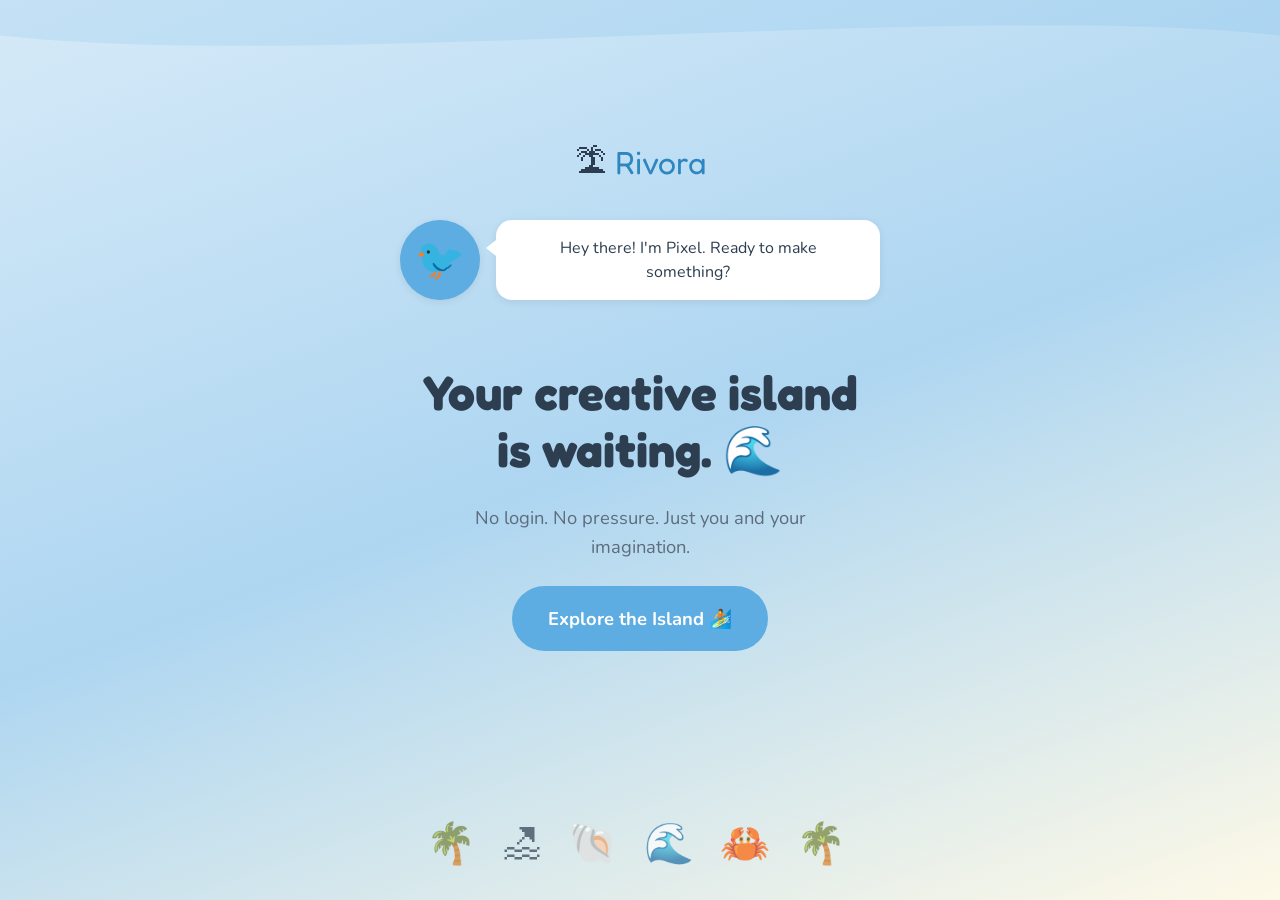
==== index.html @ 73b671ff "Add files via upload" ====
<!DOCTYPE html>
<html lang="en">
<head>
  <meta charset="UTF-8" />
  <meta name="viewport" content="width=device-width, initial-scale=1.0" />

  <title>Rivora — Your Creative Island</title>
  <meta name="description" content="Rivora is a creative island for children. Explore, learn, and make something amazing." />
  <meta name="referrer" content="no-referrer" />

  <!-- Preconnect: start connecting to Google Fonts servers early -->
  <!-- This saves loading time -->
  <link rel="preconnect" href="https://fonts.googleapis.com" />
  <link rel="preconnect" href="https://fonts.gstatic.com" crossorigin />

  <!-- Load the fonts -->
  <link href="https://fonts.googleapis.com/css2?family=Nunito:wght@400;600;700;800&family=Fredoka+One&display=swap" rel="stylesheet" />

  <!-- PWA manifest: makes Rivora installable like an app -->
  <link rel="manifest" href="/manifest.json" />

  <!-- Colors the browser bar on mobile -->
  <meta name="theme-color" content="#5dade2" />

  <!-- Preload critical CSS so it loads faster -->
  <link rel="preload" href="css/base.css" as="style" />
  <link rel="preload" href="css/components.css" as="style" />

  <!-- Stylesheets -->
  <link rel="stylesheet" href="css/base.css" />
  <link rel="stylesheet" href="css/components.css" />
  <link rel="stylesheet" href="css/animations.css" />
  <link rel="stylesheet" href="css/landing.css" />
</head>
<body>

  <main class="landing-page">

    <!-- Wave decoration at top -->
    <div class="landing-waves" aria-hidden="true">
      <svg viewBox="0 0 1440 80" xmlns="http://www.w3.org/2000/svg" preserveAspectRatio="none">
        <path d="M0,40 C360,80 1080,0 1440,40 L1440,0 L0,0 Z" fill="rgba(93,173,226,0.15)" />
      </svg>
    </div>

    <!-- Hero Content -->
    <div class="landing-content container animate-fade-in">

      <!-- Logo -->
      <div class="landing-logo" aria-label="Rivora logo">
        <span class="logo-icon" aria-hidden="true">🏝</span>
        <span class="logo-text">Rivora</span>
      </div>

      <!-- Pixel Mascot + Welcome Speech -->
      <div class="pixel-section landing-pixel">
        <div class="pixel-avatar animate-float"
             role="img"
             aria-label="Pixel, your friendly guide">
          🐦
        </div>
        <div class="pixel-bubble"
             aria-live="polite"
             aria-atomic="true">
          <p id="pixel-bubble-text">Hey there! I'm Pixel. Ready to make something?</p>
        </div>
      </div>

      <!-- Main heading -->
      <h1 class="landing-heading">
        Your creative island<br />is waiting. 🌊
      </h1>

      <!-- Sub-heading -->
      <p class="landing-sub">
        No login. No pressure. Just you and your imagination.
      </p>

      <!-- Main CTA button -->
      <a href="island.html"
         class="btn btn-primary btn-lg animate-pulse-attention"
         aria-label="Explore the island and start creating">
        Explore the Island 🏄
      </a>

    </div>

    <!-- Bottom decorative island illustration -->
    <div class="landing-island-art" aria-hidden="true">
      <div class="island-art-inner">
        🌴 🏖 🐚 🌊 🦀 🌴
      </div>
    </div>

  </main>

  <!-- Scripts -->
  <script src="js/pixel.js"></script>
  <script>
    document.addEventListener('DOMContentLoaded', () => {
      initPixel('landing');
    });
  </script>

</body>
</html>
---- css/base.css ----
/* ============================================================
   base.css — Rivora Design Foundation
   
   This file defines:
   - CSS custom properties (variables) for colors and spacing
   - A clean reset so browsers behave consistently
   - Typography (fonts and text sizes)
   
   Think of this as the "rules" every other file follows.
   ============================================================ */

/* ---------- Google Fonts Import ---------- */
@import url('https://fonts.googleapis.com/css2?family=Nunito:wght@400;600;700;800&family=Fredoka+One&display=swap');

/* ---------- CSS Custom Properties (Variables) ---------- */
/* 
   Variables let us reuse values throughout the project.
   Changing --color-ocean here changes it EVERYWHERE.
*/
:root {
  /* Colors — island palette */
  --color-sky:         #d6eaf8;   /* soft sky blue background */
  --color-ocean:       #5dade2;   /* medium ocean blue */
  --color-ocean-deep:  #2e86c1;   /* deeper blue for hover states */
  --color-sand:        #fef9e7;   /* warm sand white */
  --color-sand-warm:   #fdebd0;   /* slightly warmer sand */
  --color-coral:       #f1948a;   /* coral accent */
  --color-coral-hover: #e74c3c;   /* slightly deeper coral */
  --color-white:       #ffffff;
  --color-text:        #2c3e50;   /* dark navy for readable text */
  --color-text-soft:   #5d6d7e;   /* softer grey for secondary text */
  --color-success:     #82e0aa;   /* soft green for positive feedback */

  /* Spacing — consistent padding and margins */
  --space-xs:  4px;
  --space-sm:  8px;
  --space-md:  16px;
  --space-lg:  24px;
  --space-xl:  40px;
  --space-xxl: 64px;

  /* Border radius — rounded, friendly corners */
  --radius-sm:  8px;
  --radius-md:  16px;
  --radius-lg:  24px;
  --radius-xl:  40px;
  --radius-full: 9999px;

  /* Shadows — soft, not harsh */
  --shadow-sm: 0 2px 8px rgba(0, 0, 0, 0.08);
  --shadow-md: 0 4px 20px rgba(0, 0, 0, 0.10);
  --shadow-lg: 0 8px 32px rgba(0, 0, 0, 0.12);

  /* Typography */
  --font-body:    'Nunito', sans-serif;
  --font-display: 'Fredoka One', cursive;

  /* Transitions */
  --transition-fast:   150ms ease;
  --transition-normal: 250ms ease;
  --transition-slow:   400ms ease;
}

/* ---------- Reset ---------- */
/*
   Browsers apply their own default styles.
   This reset clears those defaults so WE control everything.
*/
*, *::before, *::after {
  box-sizing: border-box; /* padding doesn't add to element width */
  margin: 0;
  padding: 0;
}

html {
  font-size: 16px;        /* 1rem = 16px */
  scroll-behavior: smooth;
}

body {
  font-family: var(--font-body);
  color: var(--color-text);
  background-color: var(--color-sky);
  line-height: 1.6;
  min-height: 100vh;
  -webkit-font-smoothing: antialiased; /* smoother text on Mac */
}

/* ---------- Typography Scale ---------- */
h1, h2, h3, h4 {
  font-family: var(--font-display);
  line-height: 1.2;
  color: var(--color-text);
}

h1 { font-size: clamp(2rem, 5vw, 3rem); }     /* scales with screen */
h2 { font-size: clamp(1.5rem, 4vw, 2rem); }
h3 { font-size: clamp(1.1rem, 3vw, 1.4rem); }

p {
  font-size: clamp(0.95rem, 2vw, 1.1rem);
  color: var(--color-text-soft);
}

/* ---------- Links ---------- */
a {
  color: var(--color-ocean);
  text-decoration: none;
  transition: color var(--transition-fast);
}

a:hover {
  color: var(--color-ocean-deep);
}

/* ---------- Images ---------- */
img {
  max-width: 100%;
  display: block;
}

/* ---------- Focus Styles (Accessibility) ---------- */
/*
   When a user navigates with a keyboard, this shows
   which element is currently focused. Very important
   for accessibility.
*/
:focus-visible {
  outline: 3px solid var(--color-ocean);
  outline-offset: 3px;
  border-radius: var(--radius-sm);
}

/* ---------- Utility Classes ---------- */
.sr-only {
  /* Visible to screen readers, invisible on screen */
  position: absolute;
  width: 1px;
  height: 1px;
  padding: 0;
  margin: -1px;
  overflow: hidden;
  clip: rect(0, 0, 0, 0);
  white-space: nowrap;
  border: 0;
}

.text-center { text-align: center; }
.text-soft   { color: var(--color-text-soft); }

.container {
  /* Centers content and limits maximum width */
  width: 100%;
  max-width: 900px;
  margin: 0 auto;
  padding: 0 var(--space-md);
}
---- css/components.css ----
/* ============================================================
   components.css — Reusable UI Components
   
   Contains styles for:
   - Buttons (primary, secondary, ghost)
   - Cards
   - Pixel speech bubble
   - Navigation bar
   - Page header
   - Loading state
   ============================================================ */

/* ============================================================
   BUTTONS
   ============================================================ */

/*
   Base button styles shared by ALL button types.
   We add modifier classes (.btn-primary, etc.) on top.
*/
.btn {
  display: inline-flex;
  align-items: center;
  justify-content: center;
  gap: var(--space-sm);
  font-family: var(--font-body);
  font-size: 1rem;
  font-weight: 700;
  padding: 14px 28px;
  border: none;
  border-radius: var(--radius-full);
  cursor: pointer;
  text-decoration: none;
  transition:
    background-color var(--transition-normal),
    transform var(--transition-fast),
    box-shadow var(--transition-normal);
  white-space: nowrap;
  min-height: 48px; /* accessibility: minimum tap target */
}

.btn:hover {
  transform: translateY(-2px);
  box-shadow: var(--shadow-md);
}

.btn:active {
  transform: translateY(0);
}

/* Primary button — main action */
.btn-primary {
  background-color: var(--color-ocean);
  color: var(--color-white);
}

.btn-primary:hover {
  background-color: var(--color-ocean-deep);
  color: var(--color-white);
}

/* Secondary button — alternative action */
.btn-secondary {
  background-color: var(--color-sand-warm);
  color: var(--color-text);
  border: 2px solid var(--color-sand-warm);
}

.btn-secondary:hover {
  background-color: var(--color-sand);
  color: var(--color-text);
}

/* Ghost button — subtle, often used for Skip */
.btn-ghost {
  background-color: transparent;
  color: var(--color-text-soft);
  padding: 10px 20px;
}

.btn-ghost:hover {
  background-color: rgba(0, 0, 0, 0.05);
  color: var(--color-text);
  box-shadow: none;
}

/* Coral button — celebration/completion actions */
.btn-coral {
  background-color: var(--color-coral);
  color: var(--color-white);
}

.btn-coral:hover {
  background-color: var(--color-coral-hover);
  color: var(--color-white);
}

/* Large variant */
.btn-lg {
  font-size: 1.15rem;
  padding: 18px 36px;
  min-height: 56px;
}

/* Icon-only button */
.btn-icon {
  width: 44px;
  height: 44px;
  padding: 0;
  border-radius: var(--radius-full);
  background-color: rgba(255, 255, 255, 0.8);
  color: var(--color-text);
  font-size: 1.1rem;
}

.btn-icon:hover {
  background-color: var(--color-white);
}

/* ============================================================
   CARDS
   ============================================================ */

.card {
  background-color: var(--color-white);
  border-radius: var(--radius-lg);
  padding: var(--space-lg);
  box-shadow: var(--shadow-sm);
  transition: transform var(--transition-normal), box-shadow var(--transition-normal);
}

.card:hover {
  transform: translateY(-4px);
  box-shadow: var(--shadow-md);
}

.card-title {
  font-family: var(--font-display);
  font-size: 1.2rem;
  color: var(--color-text);
  margin-bottom: var(--space-xs);
}

.card-meta {
  font-size: 0.85rem;
  color: var(--color-text-soft);
}

/* ============================================================
   PIXEL SPEECH BUBBLE
   ============================================================ */

/*
   The Pixel container holds the mascot image + speech bubble.
   It appears on most pages to give friendly guidance.
*/
.pixel-section {
  display: flex;
  align-items: flex-start;
  gap: var(--space-md);
  margin-bottom: var(--space-xl);
}

/* Pixel SVG/image avatar */
.pixel-avatar {
  width: 80px;
  height: 80px;
  flex-shrink: 0;  /* don't let it shrink on small screens */
  border-radius: var(--radius-full);
  background-color: var(--color-ocean);
  display: flex;
  align-items: center;
  justify-content: center;
  font-size: 2.5rem;
  box-shadow: var(--shadow-sm);
}

/* The speech bubble that appears next to Pixel */
.pixel-bubble {
  background-color: var(--color-white);
  border-radius: var(--radius-md);
  padding: var(--space-md) var(--space-lg);
  box-shadow: var(--shadow-sm);
  position: relative;
  flex: 1;
}

/* The small triangle pointing toward Pixel */
.pixel-bubble::before {
  content: '';
  position: absolute;
  left: -10px;
  top: 20px;
  border-width: 8px 10px 8px 0;
  border-style: solid;
  border-color: transparent var(--color-white) transparent transparent;
}

.pixel-bubble p {
  font-size: 1rem;
  color: var(--color-text);
  line-height: 1.5;
}

/* ============================================================
   PAGE HEADER (Back navigation)
   ============================================================ */

.page-header {
  display: flex;
  align-items: center;
  gap: var(--space-md);
  padding: var(--space-md) 0;
  margin-bottom: var(--space-lg);
}

.page-header h1 {
  font-size: 1.5rem;
}

/* ============================================================
   NAVIGATION BAR
   ============================================================ */

.nav-bar {
  background-color: rgba(255, 255, 255, 0.85);
  backdrop-filter: blur(8px);         /* frosted glass effect */
  padding: var(--space-sm) var(--space-md);
  display: flex;
  align-items: center;
  justify-content: space-between;
  position: sticky;
  top: 0;
  z-index: 100;
  box-shadow: var(--shadow-sm);
}

.nav-logo {
  font-family: var(--font-display);
  font-size: 1.4rem;
  color: var(--color-ocean);
  text-decoration: none;
}

/* ============================================================
   SECTION WRAPPER (consistent page padding)
   ============================================================ */

.page-section {
  padding: var(--space-xl) var(--space-md);
  min-height: 100vh;
}

/* ============================================================
   PILL BADGE (e.g. lesson category label)
   ============================================================ */

.badge {
  display: inline-block;
  padding: 4px 12px;
  border-radius: var(--radius-full);
  font-size: 0.8rem;
  font-weight: 700;
  background-color: var(--color-sky);
  color: var(--color-ocean-deep);
}

/* ============================================================
   EMPTY STATE (shown when no creations yet)
   ============================================================ */

.empty-state {
  text-align: center;
  padding: var(--space-xxl) var(--space-md);
  color: var(--color-text-soft);
}

.empty-state .empty-icon {
  font-size: 4rem;
  margin-bottom: var(--space-md);
}

/* ============================================================
   TOAST NOTIFICATION (brief feedback message)
   ============================================================ */

.toast {
  position: fixed;
  bottom: var(--space-lg);
  left: 50%;
  transform: translateX(-50%) translateY(80px);
  background-color: var(--color-text);
  color: var(--color-white);
  padding: var(--space-sm) var(--space-lg);
  border-radius: var(--radius-full);
  font-size: 0.95rem;
  font-weight: 600;
  z-index: 9999;
  opacity: 0;
  transition: transform var(--transition-normal), opacity var(--transition-normal);
  pointer-events: none;
}

.toast.show {
  transform: translateX(-50%) translateY(0);
  opacity: 1;
}
---- css/base.css ----
/* ============================================================
   base.css — Rivora Design Foundation
   
   This file defines:
   - CSS custom properties (variables) for colors and spacing
   - A clean reset so browsers behave consistently
   - Typography (fonts and text sizes)
   
   Think of this as the "rules" every other file follows.
   ============================================================ */

/* ---------- Google Fonts Import ---------- */
@import url('https://fonts.googleapis.com/css2?family=Nunito:wght@400;600;700;800&family=Fredoka+One&display=swap');

/* ---------- CSS Custom Properties (Variables) ---------- */
/* 
   Variables let us reuse values throughout the project.
   Changing --color-ocean here changes it EVERYWHERE.
*/
:root {
  /* Colors — island palette */
  --color-sky:         #d6eaf8;   /* soft sky blue background */
  --color-ocean:       #5dade2;   /* medium ocean blue */
  --color-ocean-deep:  #2e86c1;   /* deeper blue for hover states */
  --color-sand:        #fef9e7;   /* warm sand white */
  --color-sand-warm:   #fdebd0;   /* slightly warmer sand */
  --color-coral:       #f1948a;   /* coral accent */
  --color-coral-hover: #e74c3c;   /* slightly deeper coral */
  --color-white:       #ffffff;
  --color-text:        #2c3e50;   /* dark navy for readable text */
  --color-text-soft:   #5d6d7e;   /* softer grey for secondary text */
  --color-success:     #82e0aa;   /* soft green for positive feedback */

  /* Spacing — consistent padding and margins */
  --space-xs:  4px;
  --space-sm:  8px;
  --space-md:  16px;
  --space-lg:  24px;
  --space-xl:  40px;
  --space-xxl: 64px;

  /* Border radius — rounded, friendly corners */
  --radius-sm:  8px;
  --radius-md:  16px;
  --radius-lg:  24px;
  --radius-xl:  40px;
  --radius-full: 9999px;

  /* Shadows — soft, not harsh */
  --shadow-sm: 0 2px 8px rgba(0, 0, 0, 0.08);
  --shadow-md: 0 4px 20px rgba(0, 0, 0, 0.10);
  --shadow-lg: 0 8px 32px rgba(0, 0, 0, 0.12);

  /* Typography */
  --font-body:    'Nunito', sans-serif;
  --font-display: 'Fredoka One', cursive;

  /* Transitions */
  --transition-fast:   150ms ease;
  --transition-normal: 250ms ease;
  --transition-slow:   400ms ease;
}

/* ---------- Reset ---------- */
/*
   Browsers apply their own default styles.
   This reset clears those defaults so WE control everything.
*/
*, *::before, *::after {
  box-sizing: border-box; /* padding doesn't add to element width */
  margin: 0;
  padding: 0;
}

html {
  font-size: 16px;        /* 1rem = 16px */
  scroll-behavior: smooth;
}

body {
  font-family: var(--font-body);
  color: var(--color-text);
  background-color: var(--color-sky);
  line-height: 1.6;
  min-height: 100vh;
  -webkit-font-smoothing: antialiased; /* smoother text on Mac */
}

/* ---------- Typography Scale ---------- */
h1, h2, h3, h4 {
  font-family: var(--font-display);
  line-height: 1.2;
  color: var(--color-text);
}

h1 { font-size: clamp(2rem, 5vw, 3rem); }     /* scales with screen */
h2 { font-size: clamp(1.5rem, 4vw, 2rem); }
h3 { font-size: clamp(1.1rem, 3vw, 1.4rem); }

p {
  font-size: clamp(0.95rem, 2vw, 1.1rem);
  color: var(--color-text-soft);
}

/* ---------- Links ---------- */
a {
  color: var(--color-ocean);
  text-decoration: none;
  transition: color var(--transition-fast);
}

a:hover {
  color: var(--color-ocean-deep);
}

/* ---------- Images ---------- */
img {
  max-width: 100%;
  display: block;
}

/* ---------- Focus Styles (Accessibility) ---------- */
/*
   When a user navigates with a keyboard, this shows
   which element is currently focused. Very important
   for accessibility.
*/
:focus-visible {
  outline: 3px solid var(--color-ocean);
  outline-offset: 3px;
  border-radius: var(--radius-sm);
}

/* ---------- Utility Classes ---------- */
.sr-only {
  /* Visible to screen readers, invisible on screen */
  position: absolute;
  width: 1px;
  height: 1px;
  padding: 0;
  margin: -1px;
  overflow: hidden;
  clip: rect(0, 0, 0, 0);
  white-space: nowrap;
  border: 0;
}

.text-center { text-align: center; }
.text-soft   { color: var(--color-text-soft); }

.container {
  /* Centers content and limits maximum width */
  width: 100%;
  max-width: 900px;
  margin: 0 auto;
  padding: 0 var(--space-md);
}
---- css/components.css ----
/* ============================================================
   components.css — Reusable UI Components
   
   Contains styles for:
   - Buttons (primary, secondary, ghost)
   - Cards
   - Pixel speech bubble
   - Navigation bar
   - Page header
   - Loading state
   ============================================================ */

/* ============================================================
   BUTTONS
   ============================================================ */

/*
   Base button styles shared by ALL button types.
   We add modifier classes (.btn-primary, etc.) on top.
*/
.btn {
  display: inline-flex;
  align-items: center;
  justify-content: center;
  gap: var(--space-sm);
  font-family: var(--font-body);
  font-size: 1rem;
  font-weight: 700;
  padding: 14px 28px;
  border: none;
  border-radius: var(--radius-full);
  cursor: pointer;
  text-decoration: none;
  transition:
    background-color var(--transition-normal),
    transform var(--transition-fast),
    box-shadow var(--transition-normal);
  white-space: nowrap;
  min-height: 48px; /* accessibility: minimum tap target */
}

.btn:hover {
  transform: translateY(-2px);
  box-shadow: var(--shadow-md);
}

.btn:active {
  transform: translateY(0);
}

/* Primary button — main action */
.btn-primary {
  background-color: var(--color-ocean);
  color: var(--color-white);
}

.btn-primary:hover {
  background-color: var(--color-ocean-deep);
  color: var(--color-white);
}

/* Secondary button — alternative action */
.btn-secondary {
  background-color: var(--color-sand-warm);
  color: var(--color-text);
  border: 2px solid var(--color-sand-warm);
}

.btn-secondary:hover {
  background-color: var(--color-sand);
  color: var(--color-text);
}

/* Ghost button — subtle, often used for Skip */
.btn-ghost {
  background-color: transparent;
  color: var(--color-text-soft);
  padding: 10px 20px;
}

.btn-ghost:hover {
  background-color: rgba(0, 0, 0, 0.05);
  color: var(--color-text);
  box-shadow: none;
}

/* Coral button — celebration/completion actions */
.btn-coral {
  background-color: var(--color-coral);
  color: var(--color-white);
}

.btn-coral:hover {
  background-color: var(--color-coral-hover);
  color: var(--color-white);
}

/* Large variant */
.btn-lg {
  font-size: 1.15rem;
  padding: 18px 36px;
  min-height: 56px;
}

/* Icon-only button */
.btn-icon {
  width: 44px;
  height: 44px;
  padding: 0;
  border-radius: var(--radius-full);
  background-color: rgba(255, 255, 255, 0.8);
  color: var(--color-text);
  font-size: 1.1rem;
}

.btn-icon:hover {
  background-color: var(--color-white);
}

/* ============================================================
   CARDS
   ============================================================ */

.card {
  background-color: var(--color-white);
  border-radius: var(--radius-lg);
  padding: var(--space-lg);
  box-shadow: var(--shadow-sm);
  transition: transform var(--transition-normal), box-shadow var(--transition-normal);
}

.card:hover {
  transform: translateY(-4px);
  box-shadow: var(--shadow-md);
}

.card-title {
  font-family: var(--font-display);
  font-size: 1.2rem;
  color: var(--color-text);
  margin-bottom: var(--space-xs);
}

.card-meta {
  font-size: 0.85rem;
  color: var(--color-text-soft);
}

/* ============================================================
   PIXEL SPEECH BUBBLE
   ============================================================ */

/*
   The Pixel container holds the mascot image + speech bubble.
   It appears on most pages to give friendly guidance.
*/
.pixel-section {
  display: flex;
  align-items: flex-start;
  gap: var(--space-md);
  margin-bottom: var(--space-xl);
}

/* Pixel SVG/image avatar */
.pixel-avatar {
  width: 80px;
  height: 80px;
  flex-shrink: 0;  /* don't let it shrink on small screens */
  border-radius: var(--radius-full);
  background-color: var(--color-ocean);
  display: flex;
  align-items: center;
  justify-content: center;
  font-size: 2.5rem;
  box-shadow: var(--shadow-sm);
}

/* The speech bubble that appears next to Pixel */
.pixel-bubble {
  background-color: var(--color-white);
  border-radius: var(--radius-md);
  padding: var(--space-md) var(--space-lg);
  box-shadow: var(--shadow-sm);
  position: relative;
  flex: 1;
}

/* The small triangle pointing toward Pixel */
.pixel-bubble::before {
  content: '';
  position: absolute;
  left: -10px;
  top: 20px;
  border-width: 8px 10px 8px 0;
  border-style: solid;
  border-color: transparent var(--color-white) transparent transparent;
}

.pixel-bubble p {
  font-size: 1rem;
  color: var(--color-text);
  line-height: 1.5;
}

/* ============================================================
   PAGE HEADER (Back navigation)
   ============================================================ */

.page-header {
  display: flex;
  align-items: center;
  gap: var(--space-md);
  padding: var(--space-md) 0;
  margin-bottom: var(--space-lg);
}

.page-header h1 {
  font-size: 1.5rem;
}

/* ============================================================
   NAVIGATION BAR
   ============================================================ */

.nav-bar {
  background-color: rgba(255, 255, 255, 0.85);
  backdrop-filter: blur(8px);         /* frosted glass effect */
  padding: var(--space-sm) var(--space-md);
  display: flex;
  align-items: center;
  justify-content: space-between;
  position: sticky;
  top: 0;
  z-index: 100;
  box-shadow: var(--shadow-sm);
}

.nav-logo {
  font-family: var(--font-display);
  font-size: 1.4rem;
  color: var(--color-ocean);
  text-decoration: none;
}

/* ============================================================
   SECTION WRAPPER (consistent page padding)
   ============================================================ */

.page-section {
  padding: var(--space-xl) var(--space-md);
  min-height: 100vh;
}

/* ============================================================
   PILL BADGE (e.g. lesson category label)
   ============================================================ */

.badge {
  display: inline-block;
  padding: 4px 12px;
  border-radius: var(--radius-full);
  font-size: 0.8rem;
  font-weight: 700;
  background-color: var(--color-sky);
  color: var(--color-ocean-deep);
}

/* ============================================================
   EMPTY STATE (shown when no creations yet)
   ============================================================ */

.empty-state {
  text-align: center;
  padding: var(--space-xxl) var(--space-md);
  color: var(--color-text-soft);
}

.empty-state .empty-icon {
  font-size: 4rem;
  margin-bottom: var(--space-md);
}

/* ============================================================
   TOAST NOTIFICATION (brief feedback message)
   ============================================================ */

.toast {
  position: fixed;
  bottom: var(--space-lg);
  left: 50%;
  transform: translateX(-50%) translateY(80px);
  background-color: var(--color-text);
  color: var(--color-white);
  padding: var(--space-sm) var(--space-lg);
  border-radius: var(--radius-full);
  font-size: 0.95rem;
  font-weight: 600;
  z-index: 9999;
  opacity: 0;
  transition: transform var(--transition-normal), opacity var(--transition-normal);
  pointer-events: none;
}

.toast.show {
  transform: translateX(-50%) translateY(0);
  opacity: 1;
}
---- css/landing.css ----
/* ============================================================
   landing.css — Landing Page Specific Styles
   
   The landing page should feel:
   - Open and airy
   - Welcoming
   - Simple — one message, one button
   ============================================================ */

/* ---------- Full-height layout ---------- */
.landing-page {
  min-height: 100vh;
  background: linear-gradient(160deg, #d6eaf8 0%, #aed6f1 50%, #fef9e7 100%);
  display: flex;
  flex-direction: column;
  position: relative;
  overflow: hidden;
}

/* ---------- Waves decoration ---------- */
.landing-waves {
  position: absolute;
  top: 0;
  left: 0;
  width: 100%;
  pointer-events: none;
}

.landing-waves svg {
  width: 100%;
  height: auto;
}

/* ---------- Main content area ---------- */
.landing-content {
  flex: 1;
  display: flex;
  flex-direction: column;
  align-items: center;
  justify-content: center;
  text-align: center;
  padding: var(--space-xxl) var(--space-md);
  gap: var(--space-lg);
}

/* ---------- Logo ---------- */
.landing-logo {
  display: flex;
  align-items: center;
  gap: var(--space-sm);
  margin-bottom: var(--space-sm);
}

.logo-icon {
  font-size: 2rem;
}

.logo-text {
  font-family: var(--font-display);
  font-size: 2rem;
  color: var(--color-ocean-deep);
}

/* ---------- Pixel section on landing ---------- */
.landing-pixel {
  max-width: 480px;
  width: 100%;
}

/* ---------- Heading ---------- */
.landing-heading {
  font-size: clamp(2rem, 5vw, 3rem);
  color: var(--color-text);
  line-height: 1.2;
  max-width: 600px;
}

/* ---------- Sub-heading ---------- */
.landing-sub {
  font-size: clamp(1rem, 2.5vw, 1.15rem);
  color: var(--color-text-soft);
  max-width: 420px;
}

/* ---------- Island art at bottom ---------- */
.landing-island-art {
  padding: var(--space-lg);
  text-align: center;
}

.island-art-inner {
  font-size: clamp(1.5rem, 4vw, 2.5rem);
  letter-spacing: 8px;
  opacity: 0.7;
}
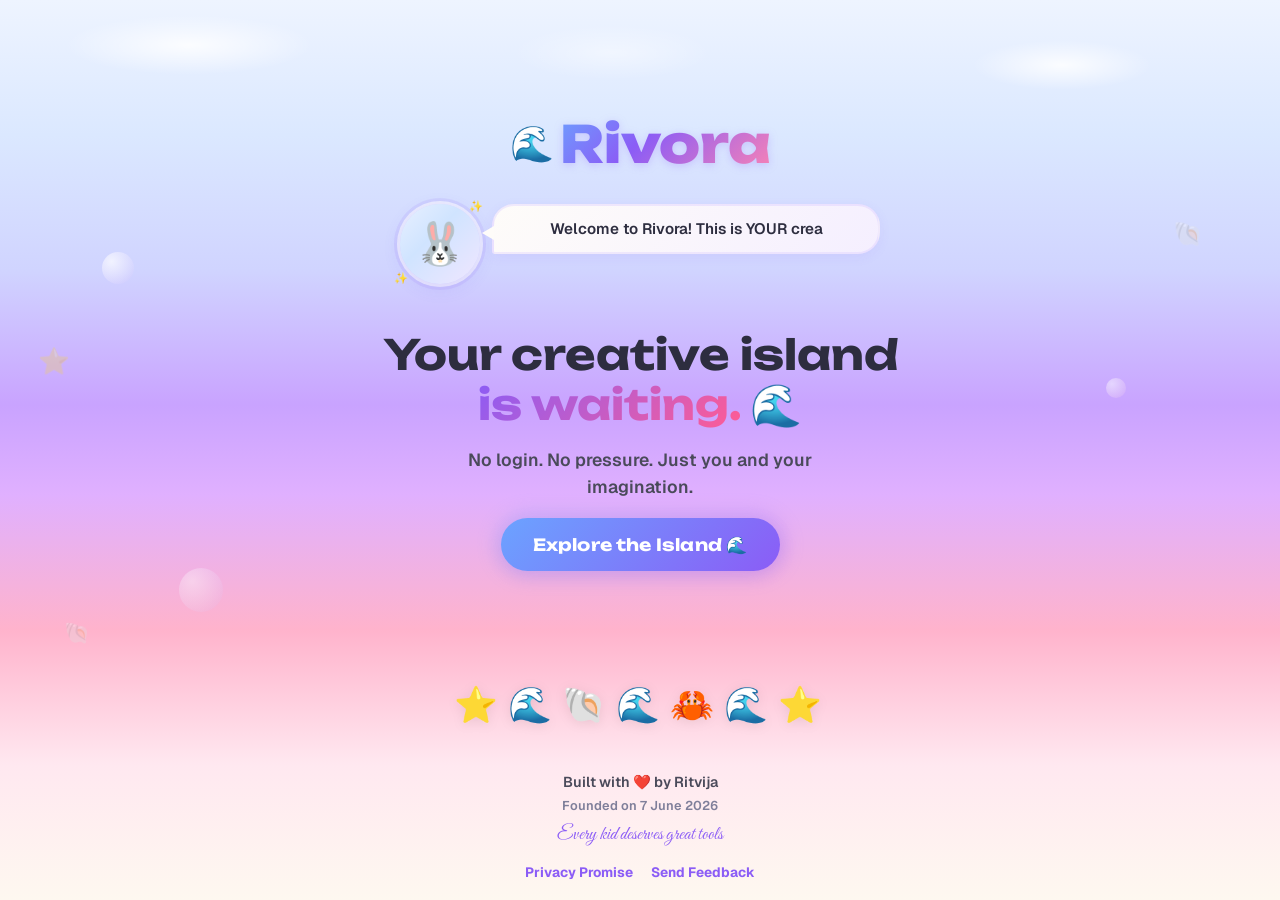
==== commit f7e945b9: "Add files via upload" ====
--- a/index.html
+++ b/index.html
@@ -3,104 +3,68 @@
 <head>
   <meta charset="UTF-8" />
   <meta name="viewport" content="width=device-width, initial-scale=1.0" />
-
   <title>Rivora — Your Creative Island</title>
-  <meta name="description" content="Rivora is a creative island for children. Explore, learn, and make something amazing." />
+  <meta name="description" content="Rivora is a creative island for children." />
   <meta name="referrer" content="no-referrer" />
-
-  <!-- Preconnect: start connecting to Google Fonts servers early -->
-  <!-- This saves loading time -->
   <link rel="preconnect" href="https://fonts.googleapis.com" />
   <link rel="preconnect" href="https://fonts.gstatic.com" crossorigin />
-
-  <!-- Load the fonts -->
-  <link href="https://fonts.googleapis.com/css2?family=Nunito:wght@400;600;700;800&family=Fredoka+One&display=swap" rel="stylesheet" />
-
-  <!-- PWA manifest: makes Rivora installable like an app -->
-  <link rel="manifest" href="/manifest.json" />
-
-  <!-- Colors the browser bar on mobile -->
-  <meta name="theme-color" content="#5dade2" />
-
-  <!-- Preload critical CSS so it loads faster -->
-  <link rel="preload" href="css/base.css" as="style" />
-  <link rel="preload" href="css/components.css" as="style" />
-
-  <!-- Stylesheets -->
-  <link rel="stylesheet" href="css/base.css" />
-  <link rel="stylesheet" href="css/components.css" />
-  <link rel="stylesheet" href="css/animations.css" />
-  <link rel="stylesheet" href="css/landing.css" />
+  <link href="https://fonts.googleapis.com/css2?family=Unbounded:wght@400;500;600;700;800&family=Great+Vibes&family=Geist:wght@400;500;600;700&display=swap" rel="stylesheet" />
+  <link rel="manifest" href="./manifest.json" />
+  <meta name="theme-color" content="#8b5cf6" />
+  <link rel="preload" href="./css/base.css" as="style" />
+  <link rel="preload" href="./css/components.css" as="style" />
+  <link rel="stylesheet" href="./css/base.css" />
+  <link rel="stylesheet" href="./css/components.css" />
+  <link rel="stylesheet" href="./css/animations.css" />
+  <link rel="stylesheet" href="./css/landing.css" />
 </head>
 <body>
+  <main class="landing-page">
+    <div class="landing-clouds" aria-hidden="true">
+      <div class="cloud cloud-1"></div>
+      <div class="cloud cloud-2"></div>
+      <div class="cloud cloud-3"></div>
+    </div>
+    <div class="landing-deco landing-deco-bubble-1" aria-hidden="true"></div>
+    <div class="landing-deco landing-deco-bubble-2" aria-hidden="true"></div>
+    <div class="landing-deco landing-deco-bubble-3" aria-hidden="true"></div>
+    <span class="landing-deco landing-deco-shell-1" aria-hidden="true">🐚</span>
+    <span class="landing-deco landing-deco-shell-2" aria-hidden="true">🐚</span>
+    <span class="landing-deco landing-deco-star" aria-hidden="true">⭐</span>
 
-  <main class="landing-page">
-
-    <!-- Wave decoration at top -->
-    <div class="landing-waves" aria-hidden="true">
-      <svg viewBox="0 0 1440 80" xmlns="http://www.w3.org/2000/svg" preserveAspectRatio="none">
-        <path d="M0,40 C360,80 1080,0 1440,40 L1440,0 L0,0 Z" fill="rgba(93,173,226,0.15)" />
-      </svg>
-    </div>
-
-    <!-- Hero Content -->
     <div class="landing-content container animate-fade-in">
-
-      <!-- Logo -->
       <div class="landing-logo" aria-label="Rivora logo">
-        <span class="logo-icon" aria-hidden="true">🏝</span>
+        <span class="logo-icon" aria-hidden="true">🌊</span>
         <span class="logo-text">Rivora</span>
       </div>
-
-      <!-- Pixel Mascot + Welcome Speech -->
       <div class="pixel-section landing-pixel">
-        <div class="pixel-avatar animate-float"
-             role="img"
-             aria-label="Pixel, your friendly guide">
-          🐦
-        </div>
-        <div class="pixel-bubble"
-             aria-live="polite"
-             aria-atomic="true">
-          <p id="pixel-bubble-text">Hey there! I'm Pixel. Ready to make something?</p>
+        <div class="pixel-avatar animate-float" role="img" aria-label="Pixel the rabbit">🐰</div>
+        <div class="pixel-bubble" aria-live="polite" aria-atomic="true">
+          <p id="pixel-bubble-text">Hey there! I'm Pixel. Ready to make something amazing?</p>
         </div>
       </div>
-
-      <!-- Main heading -->
-      <h1 class="landing-heading">
-        Your creative island<br />is waiting. 🌊
-      </h1>
-
-      <!-- Sub-heading -->
-      <p class="landing-sub">
-        No login. No pressure. Just you and your imagination.
-      </p>
-
-      <!-- Main CTA button -->
-      <a href="island.html"
-         class="btn btn-primary btn-lg animate-pulse-attention"
-         aria-label="Explore the island and start creating">
-        Explore the Island 🏄
-      </a>
-
-    </div>
-
-    <!-- Bottom decorative island illustration -->
-    <div class="landing-island-art" aria-hidden="true">
-      <div class="island-art-inner">
-        🌴 🏖 🐚 🌊 🦀 🌴
+      <h1 class="landing-heading">Your creative island<br /><span class="heading-highlight">is waiting.</span> 🌊</h1>
+      <p class="landing-sub">No login. No pressure. Just you and your imagination.</p>
+      <div class="landing-cta">
+        <a href="./island.html" class="btn btn-primary btn-lg animate-pulse-attention" aria-label="Explore the island">Explore the Island 🌊</a>
       </div>
     </div>
-
+    <div class="landing-island-art" aria-hidden="true">
+      <div class="island-scene">
+        <span class="star">⭐</span><span class="wave">🌊</span><span class="shell">🐚</span><span class="wave">🌊</span><span class="shell">🦀</span><span class="wave">🌊</span><span class="star">⭐</span>
+      </div>
+    </div>
+    <footer class="rivora-footer">
+      <p class="footer-love">Built with ❤️ by Ritvija</p>
+      <p class="footer-founded">Founded on 7 June 2026</p>
+      <p class="footer-tagline">Every kid deserves great tools</p>
+      <div class="footer-links">
+        <a href="./privacy.html">Privacy Promise</a>
+        <a href="./feedback.html">Send Feedback</a>
+      </div>
+    </footer>
   </main>
-
-  <!-- Scripts -->
-  <script src="js/pixel.js"></script>
-  <script>
-    document.addEventListener('DOMContentLoaded', () => {
-      initPixel('landing');
-    });
-  </script>
-
+  <script src="./js/pixel.js"></script>
+  <script>document.addEventListener('DOMContentLoaded', () => { initPixel('landing'); });</script>
 </body>
 </html>
--- a/css/base.css
+++ b/css/base.css
@@ -1,157 +1,167 @@
 /* ============================================================
-   base.css — Rivora Design Foundation
-   
-   This file defines:
-   - CSS custom properties (variables) for colors and spacing
-   - A clean reset so browsers behave consistently
-   - Typography (fonts and text sizes)
-   
-   Think of this as the "rules" every other file follows.
+   base.css — Rivora V3 Final
+   Compact spacing, blue/pink/purple palette
    ============================================================ */
 
-/* ---------- Google Fonts Import ---------- */
-@import url('https://fonts.googleapis.com/css2?family=Nunito:wght@400;600;700;800&family=Fredoka+One&display=swap');
+:root {
+  /* Blues */
+  --color-sky-light:    #eef4ff;
+  --color-sky:          #dbe8ff;
+  --color-sky-mid:      #b8d4ff;
+  --color-blue:         #6ba3ff;
+  --color-blue-deep:    #4a7fff;
+  --color-blue-darker:  #3366e0;
 
-/* ---------- CSS Custom Properties (Variables) ---------- */
-/* 
-   Variables let us reuse values throughout the project.
-   Changing --color-ocean here changes it EVERYWHERE.
-*/
-:root {
-  /* Colors — island palette */
-  --color-sky:         #d6eaf8;   /* soft sky blue background */
-  --color-ocean:       #5dade2;   /* medium ocean blue */
-  --color-ocean-deep:  #2e86c1;   /* deeper blue for hover states */
-  --color-sand:        #fef9e7;   /* warm sand white */
-  --color-sand-warm:   #fdebd0;   /* slightly warmer sand */
-  --color-coral:       #f1948a;   /* coral accent */
-  --color-coral-hover: #e74c3c;   /* slightly deeper coral */
-  --color-white:       #ffffff;
-  --color-text:        #2c3e50;   /* dark navy for readable text */
-  --color-text-soft:   #5d6d7e;   /* softer grey for secondary text */
-  --color-success:     #82e0aa;   /* soft green for positive feedback */
+  /* Pinks */
+  --color-pink-light:   #ffe8f0;
+  --color-pink:         #ffb3cc;
+  --color-pink-mid:     #ff85b1;
+  --color-pink-deep:    #ff5c94;
+  --color-pink-darker:  #e04880;
 
-  /* Spacing — consistent padding and margins */
-  --space-xs:  4px;
-  --space-sm:  8px;
-  --space-md:  16px;
-  --space-lg:  24px;
-  --space-xl:  40px;
-  --space-xxl: 64px;
+  /* Purples */
+  --color-purple-light: #f0e6ff;
+  --color-purple:       #c9a3ff;
+  --color-purple-mid:   #a87aff;
+  --color-purple-deep:  #8b5cf6;
+  --color-purple-darker:#7340d9;
 
-  /* Border radius — rounded, friendly corners */
-  --radius-sm:  8px;
-  --radius-md:  16px;
-  --radius-lg:  24px;
-  --radius-xl:  40px;
+  /* Warm neutrals */
+  --color-cream:        #fefcf9;
+  --color-sand-light:   #fef8f0;
+  --color-sand:         #fdf0e0;
+  --color-sand-warm:    #fce5cc;
+
+  /* Accents */
+  --color-seafoam:      #80d4c8;
+  --color-mint:         #a8e6cf;
+  --color-coral:        #ff8a80;
+  --color-starfish:     #f48fb1;
+
+  /* Neutrals */
+  --color-white:        #ffffff;
+  --color-text:         #2d2d3f;
+  --color-text-warm:    #4a4a5a;
+  --color-text-soft:    #7f7f9a;
+
+  /* COMPACT spacing */
+  --space-xs:    3px;
+  --space-sm:    6px;
+  --space-md:    12px;
+  --space-lg:    18px;
+  --space-xl:    28px;
+  --space-xxl:   44px;
+  --space-huge:  64px;
+
+  /* Radius */
+  --radius-sm:   10px;
+  --radius-md:   16px;
+  --radius-lg:   22px;
+  --radius-xl:   32px;
   --radius-full: 9999px;
 
-  /* Shadows — soft, not harsh */
-  --shadow-sm: 0 2px 8px rgba(0, 0, 0, 0.08);
-  --shadow-md: 0 4px 20px rgba(0, 0, 0, 0.10);
-  --shadow-lg: 0 8px 32px rgba(0, 0, 0, 0.12);
+  /* Shadows */
+  --shadow-sm:     0 2px 10px rgba(107, 92, 231, 0.08);
+  --shadow-md:     0 4px 18px rgba(107, 92, 231, 0.12);
+  --shadow-lg:     0 8px 30px rgba(107, 92, 231, 0.15);
+  --shadow-pink:   0 4px 16px rgba(255, 92, 148, 0.15);
+  --shadow-purple: 0 4px 16px rgba(139, 92, 246, 0.15);
 
-  /* Typography */
-  --font-body:    'Nunito', sans-serif;
-  --font-display: 'Fredoka One', cursive;
+  /* Fonts */
+  --font-display: 'Unbounded', cursive;
+  --font-body:    'Geist', 'Inter', sans-serif;
+  --font-special: 'Great Vibes', cursive;
+  --font-logo:    'Unbounded', cursive;
 
   /* Transitions */
-  --transition-fast:   150ms ease;
-  --transition-normal: 250ms ease;
-  --transition-slow:   400ms ease;
+  --transition-fast:    150ms ease;
+  --transition-normal:  250ms ease;
+  --transition-slow:    400ms ease;
+  --transition-bounce:  350ms cubic-bezier(0.34, 1.56, 0.64, 1);
 }
 
-/* ---------- Reset ---------- */
-/*
-   Browsers apply their own default styles.
-   This reset clears those defaults so WE control everything.
-*/
 *, *::before, *::after {
-  box-sizing: border-box; /* padding doesn't add to element width */
+  box-sizing: border-box;
   margin: 0;
   padding: 0;
 }
 
 html {
-  font-size: 16px;        /* 1rem = 16px */
+  font-size: 16px;
   scroll-behavior: smooth;
 }
 
 body {
   font-family: var(--font-body);
   color: var(--color-text);
-  background-color: var(--color-sky);
-  line-height: 1.6;
+  background: linear-gradient(
+    180deg,
+    var(--color-sky-light) 0%,
+    var(--color-sky) 25%,
+    var(--color-purple-light) 50%,
+    var(--color-pink-light) 75%,
+    var(--color-sand-light) 100%
+  );
+  background-attachment: fixed;
+  line-height: 1.5;
   min-height: 100vh;
-  -webkit-font-smoothing: antialiased; /* smoother text on Mac */
+  -webkit-font-smoothing: antialiased;
+  overflow-x: hidden;
 }
 
-/* ---------- Typography Scale ---------- */
 h1, h2, h3, h4 {
   font-family: var(--font-display);
+  font-weight: 700;
   line-height: 1.2;
   color: var(--color-text);
 }
 
-h1 { font-size: clamp(2rem, 5vw, 3rem); }     /* scales with screen */
-h2 { font-size: clamp(1.5rem, 4vw, 2rem); }
-h3 { font-size: clamp(1.1rem, 3vw, 1.4rem); }
+h1 { font-size: clamp(1.6rem, 5vw, 2.6rem); }
+h2 { font-size: clamp(1.3rem, 3.5vw, 1.8rem); }
+h3 { font-size: clamp(1rem, 2.5vw, 1.3rem); }
 
 p {
-  font-size: clamp(0.95rem, 2vw, 1.1rem);
-  color: var(--color-text-soft);
+  font-size: clamp(0.9rem, 2vw, 1rem);
+  color: var(--color-text-warm);
+  font-weight: 500;
 }
 
-/* ---------- Links ---------- */
+.text-special { font-family: var(--font-special); font-weight: 400; }
+
 a {
-  color: var(--color-ocean);
+  color: var(--color-purple-deep);
   text-decoration: none;
   transition: color var(--transition-fast);
 }
+a:hover { color: var(--color-purple-darker); }
 
-a:hover {
-  color: var(--color-ocean-deep);
-}
+img { max-width: 100%; display: block; }
 
-/* ---------- Images ---------- */
-img {
-  max-width: 100%;
-  display: block;
-}
-
-/* ---------- Focus Styles (Accessibility) ---------- */
-/*
-   When a user navigates with a keyboard, this shows
-   which element is currently focused. Very important
-   for accessibility.
-*/
 :focus-visible {
-  outline: 3px solid var(--color-ocean);
+  outline: 3px solid var(--color-purple-deep);
   outline-offset: 3px;
   border-radius: var(--radius-sm);
 }
 
-/* ---------- Utility Classes ---------- */
 .sr-only {
-  /* Visible to screen readers, invisible on screen */
-  position: absolute;
-  width: 1px;
-  height: 1px;
-  padding: 0;
-  margin: -1px;
-  overflow: hidden;
-  clip: rect(0, 0, 0, 0);
-  white-space: nowrap;
-  border: 0;
+  position: absolute; width: 1px; height: 1px; padding: 0;
+  margin: -1px; overflow: hidden; clip: rect(0,0,0,0);
+  white-space: nowrap; border: 0;
 }
 
 .text-center { text-align: center; }
-.text-soft   { color: var(--color-text-soft); }
+.text-soft { color: var(--color-text-soft); font-weight: 500; }
 
 .container {
-  /* Centers content and limits maximum width */
   width: 100%;
-  max-width: 900px;
+  max-width: 880px;
   margin: 0 auto;
   padding: 0 var(--space-md);
+}
+
+.gradient-text {
+  background: linear-gradient(135deg, var(--color-blue) 0%, var(--color-purple-deep) 50%, var(--color-pink-deep) 100%);
+  -webkit-background-clip: text;
+  -webkit-text-fill-color: transparent;
+  background-clip: text;
 }
--- a/css/components.css
+++ b/css/components.css
@@ -1,159 +1,136 @@
 /* ============================================================
-   components.css — Reusable UI Components
-   
-   Contains styles for:
-   - Buttons (primary, secondary, ghost)
-   - Cards
-   - Pixel speech bubble
-   - Navigation bar
-   - Page header
-   - Loading state
+   components.css — Rivora V3 Final — Compact
    ============================================================ */
 
-/* ============================================================
-   BUTTONS
-   ============================================================ */
-
-/*
-   Base button styles shared by ALL button types.
-   We add modifier classes (.btn-primary, etc.) on top.
-*/
+/* BUTTONS */
 .btn {
   display: inline-flex;
   align-items: center;
   justify-content: center;
   gap: var(--space-sm);
-  font-family: var(--font-body);
-  font-size: 1rem;
+  font-family: var(--font-display);
+  font-size: 0.9rem;
   font-weight: 700;
-  padding: 14px 28px;
+  padding: 11px 24px;
   border: none;
   border-radius: var(--radius-full);
   cursor: pointer;
   text-decoration: none;
-  transition:
-    background-color var(--transition-normal),
-    transform var(--transition-fast),
-    box-shadow var(--transition-normal);
+  position: relative;
+  overflow: hidden;
+  transition: transform var(--transition-bounce), box-shadow var(--transition-normal);
   white-space: nowrap;
-  min-height: 48px; /* accessibility: minimum tap target */
-}
-
-.btn:hover {
-  transform: translateY(-2px);
-  box-shadow: var(--shadow-md);
-}
-
-.btn:active {
-  transform: translateY(0);
-}
-
-/* Primary button — main action */
+  min-height: 42px;
+  letter-spacing: 0.2px;
+}
+
+.btn::before {
+  content: '';
+  position: absolute;
+  top: 0; left: -100%; width: 100%; height: 100%;
+  background: linear-gradient(90deg, transparent, rgba(255,255,255,0.2), transparent);
+  transition: left 0.5s ease;
+}
+.btn:hover::before { left: 100%; }
+.btn:hover { transform: translateY(-2px) scale(1.02); box-shadow: var(--shadow-md); }
+.btn:active { transform: translateY(0) scale(0.98); }
+
 .btn-primary {
-  background-color: var(--color-ocean);
-  color: var(--color-white);
-}
-
+  background: linear-gradient(135deg, var(--color-blue) 0%, var(--color-purple-deep) 100%);
+  color: var(--color-white);
+  box-shadow: var(--shadow-purple);
+}
 .btn-primary:hover {
-  background-color: var(--color-ocean-deep);
-  color: var(--color-white);
-}
-
-/* Secondary button — alternative action */
+  background: linear-gradient(135deg, var(--color-blue-deep), var(--color-purple-darker));
+  color: var(--color-white);
+}
+
 .btn-secondary {
-  background-color: var(--color-sand-warm);
-  color: var(--color-text);
-  border: 2px solid var(--color-sand-warm);
-}
-
+  background: linear-gradient(135deg, var(--color-pink-light), var(--color-purple-light));
+  color: var(--color-text);
+  border: 2px solid rgba(255,179,204,0.3);
+}
 .btn-secondary:hover {
-  background-color: var(--color-sand);
-  color: var(--color-text);
-}
-
-/* Ghost button — subtle, often used for Skip */
+  background: linear-gradient(135deg, var(--color-pink), var(--color-purple));
+  color: var(--color-white);
+}
+
+.btn-coral {
+  background: linear-gradient(135deg, var(--color-pink-mid), var(--color-pink-deep));
+  color: var(--color-white);
+  box-shadow: var(--shadow-pink);
+}
+.btn-coral:hover {
+  background: linear-gradient(135deg, var(--color-pink-deep), var(--color-pink-darker));
+  color: var(--color-white);
+}
+
 .btn-ghost {
-  background-color: transparent;
+  background: transparent;
   color: var(--color-text-soft);
-  padding: 10px 20px;
-}
-
+  padding: 8px 16px;
+}
 .btn-ghost:hover {
-  background-color: rgba(0, 0, 0, 0.05);
+  background: rgba(255,255,255,0.5);
   color: var(--color-text);
   box-shadow: none;
 }
 
-/* Coral button — celebration/completion actions */
-.btn-coral {
-  background-color: var(--color-coral);
-  color: var(--color-white);
-}
-
-.btn-coral:hover {
-  background-color: var(--color-coral-hover);
-  color: var(--color-white);
-}
-
-/* Large variant */
+.btn-magic {
+  background: linear-gradient(135deg, var(--color-purple-deep), var(--color-pink-mid));
+  color: var(--color-white);
+}
+
 .btn-lg {
-  font-size: 1.15rem;
-  padding: 18px 36px;
-  min-height: 56px;
-}
-
-/* Icon-only button */
+  font-size: 1.05rem;
+  padding: 14px 32px;
+  min-height: 50px;
+}
+
+.btn-sm {
+  padding: 6px 14px;
+  font-size: 0.82rem;
+  min-height: 34px;
+}
+
 .btn-icon {
-  width: 44px;
-  height: 44px;
-  padding: 0;
-  border-radius: var(--radius-full);
-  background-color: rgba(255, 255, 255, 0.8);
-  color: var(--color-text);
-  font-size: 1.1rem;
-}
-
-.btn-icon:hover {
-  background-color: var(--color-white);
-}
-
-/* ============================================================
-   CARDS
-   ============================================================ */
-
+  width: 42px; height: 42px; padding: 0;
+  border-radius: var(--radius-full);
+  background: rgba(255,255,255,0.85);
+  backdrop-filter: blur(8px);
+  color: var(--color-text);
+  font-size: 1rem;
+  border: 2px solid rgba(255,255,255,0.4);
+}
+
+/* CARDS */
 .card {
-  background-color: var(--color-white);
+  background: linear-gradient(145deg, rgba(255,255,255,0.95), rgba(255,255,255,0.8));
+  backdrop-filter: blur(10px);
   border-radius: var(--radius-lg);
   padding: var(--space-lg);
   box-shadow: var(--shadow-sm);
-  transition: transform var(--transition-normal), box-shadow var(--transition-normal);
-}
-
-.card:hover {
-  transform: translateY(-4px);
-  box-shadow: var(--shadow-md);
-}
+  border: 2px solid rgba(255,255,255,0.5);
+  transition: transform var(--transition-bounce), box-shadow var(--transition-normal);
+  position: relative;
+  overflow: hidden;
+}
+.card:hover { transform: translateY(-4px); box-shadow: var(--shadow-md); }
 
 .card-title {
   font-family: var(--font-display);
-  font-size: 1.2rem;
+  font-size: 1.1rem;
   color: var(--color-text);
   margin-bottom: var(--space-xs);
 }
 
 .card-meta {
-  font-size: 0.85rem;
+  font-size: 0.8rem;
   color: var(--color-text-soft);
-}
-
-/* ============================================================
-   PIXEL SPEECH BUBBLE
-   ============================================================ */
-
-/*
-   The Pixel container holds the mascot image + speech bubble.
-   It appears on most pages to give friendly guidance.
-*/
+  font-weight: 600;
+}
+
+/* PIXEL MASCOT (Rabbit) */
 .pixel-section {
   display: flex;
   align-items: flex-start;
@@ -161,147 +138,162 @@
   margin-bottom: var(--space-xl);
 }
 
-/* Pixel SVG/image avatar */
 .pixel-avatar {
-  width: 80px;
-  height: 80px;
-  flex-shrink: 0;  /* don't let it shrink on small screens */
-  border-radius: var(--radius-full);
-  background-color: var(--color-ocean);
+  width: 70px; height: 70px;
+  flex-shrink: 0;
+  border-radius: var(--radius-full);
+  background: linear-gradient(135deg, #e8f0ff, #d0e4ff 40%, #f0e6ff);
   display: flex;
   align-items: center;
   justify-content: center;
-  font-size: 2.5rem;
-  box-shadow: var(--shadow-sm);
-}
-
-/* The speech bubble that appears next to Pixel */
+  font-size: 2.2rem;
+  box-shadow: var(--shadow-md), 0 0 0 3px rgba(255,255,255,0.6), 0 0 0 6px rgba(139,92,246,0.1);
+  position: relative;
+}
+
+.pixel-avatar::before,
+.pixel-avatar::after {
+  content: '✨';
+  position: absolute;
+  font-size: 0.7rem;
+  animation: sparkle 2s ease-in-out infinite;
+}
+.pixel-avatar::before { top: -6px; right: -3px; }
+.pixel-avatar::after { bottom: -3px; left: -6px; animation-delay: 1s; }
+
+@keyframes sparkle {
+  0%, 100% { opacity: 0.3; transform: scale(0.8); }
+  50%      { opacity: 1; transform: scale(1.2); }
+}
+
 .pixel-bubble {
-  background-color: var(--color-white);
-  border-radius: var(--radius-md);
+  background: linear-gradient(135deg, var(--color-cream), #f5efff);
+  border-radius: var(--radius-lg);
+  border-bottom-left-radius: var(--space-xs);
   padding: var(--space-md) var(--space-lg);
-  box-shadow: var(--shadow-sm);
+  box-shadow: 0 3px 12px rgba(139,92,246,0.08);
+  border: 2px solid rgba(200,180,255,0.25);
   position: relative;
   flex: 1;
 }
 
-/* The small triangle pointing toward Pixel */
 .pixel-bubble::before {
   content: '';
   position: absolute;
-  left: -10px;
-  top: 20px;
-  border-width: 8px 10px 8px 0;
+  left: -12px; top: 20px;
   border-style: solid;
-  border-color: transparent var(--color-white) transparent transparent;
+  border-width: 7px 12px 7px 0;
+  border-color: transparent var(--color-cream) transparent transparent;
 }
 
 .pixel-bubble p {
-  font-size: 1rem;
+  font-size: 0.95rem;
   color: var(--color-text);
   line-height: 1.5;
-}
-
-/* ============================================================
-   PAGE HEADER (Back navigation)
-   ============================================================ */
-
-.page-header {
-  display: flex;
-  align-items: center;
-  gap: var(--space-md);
-  padding: var(--space-md) 0;
-  margin-bottom: var(--space-lg);
-}
-
-.page-header h1 {
-  font-size: 1.5rem;
-}
-
-/* ============================================================
-   NAVIGATION BAR
-   ============================================================ */
-
+  font-weight: 600;
+}
+
+/* NAV BAR */
 .nav-bar {
-  background-color: rgba(255, 255, 255, 0.85);
-  backdrop-filter: blur(8px);         /* frosted glass effect */
-  padding: var(--space-sm) var(--space-md);
+  background: linear-gradient(135deg, rgba(255,255,255,0.75), rgba(219,232,255,0.6) 50%, rgba(240,230,255,0.6));
+  backdrop-filter: blur(12px);
+  -webkit-backdrop-filter: blur(12px);
+  padding: var(--space-sm) var(--space-lg);
   display: flex;
   align-items: center;
   justify-content: space-between;
   position: sticky;
   top: 0;
   z-index: 100;
-  box-shadow: var(--shadow-sm);
+  box-shadow: 0 2px 16px rgba(139,92,246,0.08);
+  border-bottom: 1px solid rgba(255,255,255,0.4);
 }
 
 .nav-logo {
-  font-family: var(--font-display);
+  font-family: var(--font-logo);
   font-size: 1.4rem;
-  color: var(--color-ocean);
+  font-weight: 800;
   text-decoration: none;
-}
-
-/* ============================================================
-   SECTION WRAPPER (consistent page padding)
-   ============================================================ */
-
+  display: flex;
+  align-items: center;
+  gap: var(--space-sm);
+}
+
+.nav-logo .logo-island { font-size: 1.2rem; }
+
+.nav-logo .logo-text {
+  background: linear-gradient(135deg, var(--color-blue), var(--color-purple-deep) 50%, var(--color-pink-mid));
+  -webkit-background-clip: text;
+  -webkit-text-fill-color: transparent;
+  background-clip: text;
+}
+
+/* PAGE SECTION */
 .page-section {
-  padding: var(--space-xl) var(--space-md);
+  padding: var(--space-xl) var(--space-md) var(--space-xxl);
   min-height: 100vh;
-}
-
-/* ============================================================
-   PILL BADGE (e.g. lesson category label)
-   ============================================================ */
-
+  position: relative;
+}
+
+.page-header {
+  display: flex;
+  align-items: center;
+  gap: var(--space-md);
+  padding: var(--space-sm) 0;
+  margin-bottom: var(--space-lg);
+}
+
+/* BADGE */
 .badge {
   display: inline-block;
   padding: 4px 12px;
   border-radius: var(--radius-full);
-  font-size: 0.8rem;
+  font-size: 0.75rem;
   font-weight: 700;
-  background-color: var(--color-sky);
-  color: var(--color-ocean-deep);
-}
-
-/* ============================================================
-   EMPTY STATE (shown when no creations yet)
-   ============================================================ */
-
+  font-family: var(--font-body);
+  background: linear-gradient(135deg, var(--color-purple-light), var(--color-pink-light));
+  color: var(--color-purple-deep);
+  border: 1px solid rgba(139,92,246,0.12);
+}
+
+/* EMPTY STATE */
 .empty-state {
   text-align: center;
   padding: var(--space-xxl) var(--space-md);
   color: var(--color-text-soft);
 }
-
-.empty-state .empty-icon {
-  font-size: 4rem;
-  margin-bottom: var(--space-md);
-}
-
-/* ============================================================
-   TOAST NOTIFICATION (brief feedback message)
-   ============================================================ */
-
+.empty-state .empty-icon { font-size: 4rem; margin-bottom: var(--space-md); display: block; }
+
+/* TOAST */
 .toast {
   position: fixed;
   bottom: var(--space-lg);
   left: 50%;
   transform: translateX(-50%) translateY(80px);
-  background-color: var(--color-text);
+  background: linear-gradient(135deg, var(--color-text), #3d3d5c);
   color: var(--color-white);
   padding: var(--space-sm) var(--space-lg);
   border-radius: var(--radius-full);
-  font-size: 0.95rem;
-  font-weight: 600;
+  font-size: 0.9rem;
+  font-weight: 700;
   z-index: 9999;
   opacity: 0;
   transition: transform var(--transition-normal), opacity var(--transition-normal);
   pointer-events: none;
-}
-
-.toast.show {
-  transform: translateX(-50%) translateY(0);
-  opacity: 1;
-}+  box-shadow: var(--shadow-lg);
+}
+.toast.show { transform: translateX(-50%) translateY(0); opacity: 1; }
+
+/* FOOTER */
+.rivora-footer {
+  text-align: center;
+  padding: var(--space-xl) var(--space-md) var(--space-lg);
+  position: relative;
+  z-index: 10;
+}
+.rivora-footer .footer-love { font-size: 0.9rem; color: var(--color-text-warm); font-weight: 600; margin-bottom: 2px; }
+.rivora-footer .footer-founded { font-size: 0.8rem; color: var(--color-text-soft); font-weight: 600; margin-bottom: var(--space-sm); }
+.rivora-footer .footer-tagline { font-family: var(--font-special); font-size: 1.2rem; color: var(--color-purple-deep); margin-bottom: var(--space-md); }
+.rivora-footer .footer-links { display: flex; justify-content: center; gap: var(--space-lg); flex-wrap: wrap; }
+.rivora-footer .footer-links a { font-size: 0.85rem; font-weight: 700; color: var(--color-purple-deep); }
+.rivora-footer .footer-links a:hover { color: var(--color-pink-deep); }
--- a/css/base.css
+++ b/css/base.css
@@ -1,157 +1,167 @@
 /* ============================================================
-   base.css — Rivora Design Foundation
-   
-   This file defines:
-   - CSS custom properties (variables) for colors and spacing
-   - A clean reset so browsers behave consistently
-   - Typography (fonts and text sizes)
-   
-   Think of this as the "rules" every other file follows.
+   base.css — Rivora V3 Final
+   Compact spacing, blue/pink/purple palette
    ============================================================ */
 
-/* ---------- Google Fonts Import ---------- */
-@import url('https://fonts.googleapis.com/css2?family=Nunito:wght@400;600;700;800&family=Fredoka+One&display=swap');
+:root {
+  /* Blues */
+  --color-sky-light:    #eef4ff;
+  --color-sky:          #dbe8ff;
+  --color-sky-mid:      #b8d4ff;
+  --color-blue:         #6ba3ff;
+  --color-blue-deep:    #4a7fff;
+  --color-blue-darker:  #3366e0;
 
-/* ---------- CSS Custom Properties (Variables) ---------- */
-/* 
-   Variables let us reuse values throughout the project.
-   Changing --color-ocean here changes it EVERYWHERE.
-*/
-:root {
-  /* Colors — island palette */
-  --color-sky:         #d6eaf8;   /* soft sky blue background */
-  --color-ocean:       #5dade2;   /* medium ocean blue */
-  --color-ocean-deep:  #2e86c1;   /* deeper blue for hover states */
-  --color-sand:        #fef9e7;   /* warm sand white */
-  --color-sand-warm:   #fdebd0;   /* slightly warmer sand */
-  --color-coral:       #f1948a;   /* coral accent */
-  --color-coral-hover: #e74c3c;   /* slightly deeper coral */
-  --color-white:       #ffffff;
-  --color-text:        #2c3e50;   /* dark navy for readable text */
-  --color-text-soft:   #5d6d7e;   /* softer grey for secondary text */
-  --color-success:     #82e0aa;   /* soft green for positive feedback */
+  /* Pinks */
+  --color-pink-light:   #ffe8f0;
+  --color-pink:         #ffb3cc;
+  --color-pink-mid:     #ff85b1;
+  --color-pink-deep:    #ff5c94;
+  --color-pink-darker:  #e04880;
 
-  /* Spacing — consistent padding and margins */
-  --space-xs:  4px;
-  --space-sm:  8px;
-  --space-md:  16px;
-  --space-lg:  24px;
-  --space-xl:  40px;
-  --space-xxl: 64px;
+  /* Purples */
+  --color-purple-light: #f0e6ff;
+  --color-purple:       #c9a3ff;
+  --color-purple-mid:   #a87aff;
+  --color-purple-deep:  #8b5cf6;
+  --color-purple-darker:#7340d9;
 
-  /* Border radius — rounded, friendly corners */
-  --radius-sm:  8px;
-  --radius-md:  16px;
-  --radius-lg:  24px;
-  --radius-xl:  40px;
+  /* Warm neutrals */
+  --color-cream:        #fefcf9;
+  --color-sand-light:   #fef8f0;
+  --color-sand:         #fdf0e0;
+  --color-sand-warm:    #fce5cc;
+
+  /* Accents */
+  --color-seafoam:      #80d4c8;
+  --color-mint:         #a8e6cf;
+  --color-coral:        #ff8a80;
+  --color-starfish:     #f48fb1;
+
+  /* Neutrals */
+  --color-white:        #ffffff;
+  --color-text:         #2d2d3f;
+  --color-text-warm:    #4a4a5a;
+  --color-text-soft:    #7f7f9a;
+
+  /* COMPACT spacing */
+  --space-xs:    3px;
+  --space-sm:    6px;
+  --space-md:    12px;
+  --space-lg:    18px;
+  --space-xl:    28px;
+  --space-xxl:   44px;
+  --space-huge:  64px;
+
+  /* Radius */
+  --radius-sm:   10px;
+  --radius-md:   16px;
+  --radius-lg:   22px;
+  --radius-xl:   32px;
   --radius-full: 9999px;
 
-  /* Shadows — soft, not harsh */
-  --shadow-sm: 0 2px 8px rgba(0, 0, 0, 0.08);
-  --shadow-md: 0 4px 20px rgba(0, 0, 0, 0.10);
-  --shadow-lg: 0 8px 32px rgba(0, 0, 0, 0.12);
+  /* Shadows */
+  --shadow-sm:     0 2px 10px rgba(107, 92, 231, 0.08);
+  --shadow-md:     0 4px 18px rgba(107, 92, 231, 0.12);
+  --shadow-lg:     0 8px 30px rgba(107, 92, 231, 0.15);
+  --shadow-pink:   0 4px 16px rgba(255, 92, 148, 0.15);
+  --shadow-purple: 0 4px 16px rgba(139, 92, 246, 0.15);
 
-  /* Typography */
-  --font-body:    'Nunito', sans-serif;
-  --font-display: 'Fredoka One', cursive;
+  /* Fonts */
+  --font-display: 'Unbounded', cursive;
+  --font-body:    'Geist', 'Inter', sans-serif;
+  --font-special: 'Great Vibes', cursive;
+  --font-logo:    'Unbounded', cursive;
 
   /* Transitions */
-  --transition-fast:   150ms ease;
-  --transition-normal: 250ms ease;
-  --transition-slow:   400ms ease;
+  --transition-fast:    150ms ease;
+  --transition-normal:  250ms ease;
+  --transition-slow:    400ms ease;
+  --transition-bounce:  350ms cubic-bezier(0.34, 1.56, 0.64, 1);
 }
 
-/* ---------- Reset ---------- */
-/*
-   Browsers apply their own default styles.
-   This reset clears those defaults so WE control everything.
-*/
 *, *::before, *::after {
-  box-sizing: border-box; /* padding doesn't add to element width */
+  box-sizing: border-box;
   margin: 0;
   padding: 0;
 }
 
 html {
-  font-size: 16px;        /* 1rem = 16px */
+  font-size: 16px;
   scroll-behavior: smooth;
 }
 
 body {
   font-family: var(--font-body);
   color: var(--color-text);
-  background-color: var(--color-sky);
-  line-height: 1.6;
+  background: linear-gradient(
+    180deg,
+    var(--color-sky-light) 0%,
+    var(--color-sky) 25%,
+    var(--color-purple-light) 50%,
+    var(--color-pink-light) 75%,
+    var(--color-sand-light) 100%
+  );
+  background-attachment: fixed;
+  line-height: 1.5;
   min-height: 100vh;
-  -webkit-font-smoothing: antialiased; /* smoother text on Mac */
+  -webkit-font-smoothing: antialiased;
+  overflow-x: hidden;
 }
 
-/* ---------- Typography Scale ---------- */
 h1, h2, h3, h4 {
   font-family: var(--font-display);
+  font-weight: 700;
   line-height: 1.2;
   color: var(--color-text);
 }
 
-h1 { font-size: clamp(2rem, 5vw, 3rem); }     /* scales with screen */
-h2 { font-size: clamp(1.5rem, 4vw, 2rem); }
-h3 { font-size: clamp(1.1rem, 3vw, 1.4rem); }
+h1 { font-size: clamp(1.6rem, 5vw, 2.6rem); }
+h2 { font-size: clamp(1.3rem, 3.5vw, 1.8rem); }
+h3 { font-size: clamp(1rem, 2.5vw, 1.3rem); }
 
 p {
-  font-size: clamp(0.95rem, 2vw, 1.1rem);
-  color: var(--color-text-soft);
+  font-size: clamp(0.9rem, 2vw, 1rem);
+  color: var(--color-text-warm);
+  font-weight: 500;
 }
 
-/* ---------- Links ---------- */
+.text-special { font-family: var(--font-special); font-weight: 400; }
+
 a {
-  color: var(--color-ocean);
+  color: var(--color-purple-deep);
   text-decoration: none;
   transition: color var(--transition-fast);
 }
+a:hover { color: var(--color-purple-darker); }
 
-a:hover {
-  color: var(--color-ocean-deep);
-}
+img { max-width: 100%; display: block; }
 
-/* ---------- Images ---------- */
-img {
-  max-width: 100%;
-  display: block;
-}
-
-/* ---------- Focus Styles (Accessibility) ---------- */
-/*
-   When a user navigates with a keyboard, this shows
-   which element is currently focused. Very important
-   for accessibility.
-*/
 :focus-visible {
-  outline: 3px solid var(--color-ocean);
+  outline: 3px solid var(--color-purple-deep);
   outline-offset: 3px;
   border-radius: var(--radius-sm);
 }
 
-/* ---------- Utility Classes ---------- */
 .sr-only {
-  /* Visible to screen readers, invisible on screen */
-  position: absolute;
-  width: 1px;
-  height: 1px;
-  padding: 0;
-  margin: -1px;
-  overflow: hidden;
-  clip: rect(0, 0, 0, 0);
-  white-space: nowrap;
-  border: 0;
+  position: absolute; width: 1px; height: 1px; padding: 0;
+  margin: -1px; overflow: hidden; clip: rect(0,0,0,0);
+  white-space: nowrap; border: 0;
 }
 
 .text-center { text-align: center; }
-.text-soft   { color: var(--color-text-soft); }
+.text-soft { color: var(--color-text-soft); font-weight: 500; }
 
 .container {
-  /* Centers content and limits maximum width */
   width: 100%;
-  max-width: 900px;
+  max-width: 880px;
   margin: 0 auto;
   padding: 0 var(--space-md);
+}
+
+.gradient-text {
+  background: linear-gradient(135deg, var(--color-blue) 0%, var(--color-purple-deep) 50%, var(--color-pink-deep) 100%);
+  -webkit-background-clip: text;
+  -webkit-text-fill-color: transparent;
+  background-clip: text;
 }
--- a/css/components.css
+++ b/css/components.css
@@ -1,159 +1,136 @@
 /* ============================================================
-   components.css — Reusable UI Components
-   
-   Contains styles for:
-   - Buttons (primary, secondary, ghost)
-   - Cards
-   - Pixel speech bubble
-   - Navigation bar
-   - Page header
-   - Loading state
+   components.css — Rivora V3 Final — Compact
    ============================================================ */
 
-/* ============================================================
-   BUTTONS
-   ============================================================ */
-
-/*
-   Base button styles shared by ALL button types.
-   We add modifier classes (.btn-primary, etc.) on top.
-*/
+/* BUTTONS */
 .btn {
   display: inline-flex;
   align-items: center;
   justify-content: center;
   gap: var(--space-sm);
-  font-family: var(--font-body);
-  font-size: 1rem;
+  font-family: var(--font-display);
+  font-size: 0.9rem;
   font-weight: 700;
-  padding: 14px 28px;
+  padding: 11px 24px;
   border: none;
   border-radius: var(--radius-full);
   cursor: pointer;
   text-decoration: none;
-  transition:
-    background-color var(--transition-normal),
-    transform var(--transition-fast),
-    box-shadow var(--transition-normal);
+  position: relative;
+  overflow: hidden;
+  transition: transform var(--transition-bounce), box-shadow var(--transition-normal);
   white-space: nowrap;
-  min-height: 48px; /* accessibility: minimum tap target */
-}
-
-.btn:hover {
-  transform: translateY(-2px);
-  box-shadow: var(--shadow-md);
-}
-
-.btn:active {
-  transform: translateY(0);
-}
-
-/* Primary button — main action */
+  min-height: 42px;
+  letter-spacing: 0.2px;
+}
+
+.btn::before {
+  content: '';
+  position: absolute;
+  top: 0; left: -100%; width: 100%; height: 100%;
+  background: linear-gradient(90deg, transparent, rgba(255,255,255,0.2), transparent);
+  transition: left 0.5s ease;
+}
+.btn:hover::before { left: 100%; }
+.btn:hover { transform: translateY(-2px) scale(1.02); box-shadow: var(--shadow-md); }
+.btn:active { transform: translateY(0) scale(0.98); }
+
 .btn-primary {
-  background-color: var(--color-ocean);
-  color: var(--color-white);
-}
-
+  background: linear-gradient(135deg, var(--color-blue) 0%, var(--color-purple-deep) 100%);
+  color: var(--color-white);
+  box-shadow: var(--shadow-purple);
+}
 .btn-primary:hover {
-  background-color: var(--color-ocean-deep);
-  color: var(--color-white);
-}
-
-/* Secondary button — alternative action */
+  background: linear-gradient(135deg, var(--color-blue-deep), var(--color-purple-darker));
+  color: var(--color-white);
+}
+
 .btn-secondary {
-  background-color: var(--color-sand-warm);
-  color: var(--color-text);
-  border: 2px solid var(--color-sand-warm);
-}
-
+  background: linear-gradient(135deg, var(--color-pink-light), var(--color-purple-light));
+  color: var(--color-text);
+  border: 2px solid rgba(255,179,204,0.3);
+}
 .btn-secondary:hover {
-  background-color: var(--color-sand);
-  color: var(--color-text);
-}
-
-/* Ghost button — subtle, often used for Skip */
+  background: linear-gradient(135deg, var(--color-pink), var(--color-purple));
+  color: var(--color-white);
+}
+
+.btn-coral {
+  background: linear-gradient(135deg, var(--color-pink-mid), var(--color-pink-deep));
+  color: var(--color-white);
+  box-shadow: var(--shadow-pink);
+}
+.btn-coral:hover {
+  background: linear-gradient(135deg, var(--color-pink-deep), var(--color-pink-darker));
+  color: var(--color-white);
+}
+
 .btn-ghost {
-  background-color: transparent;
+  background: transparent;
   color: var(--color-text-soft);
-  padding: 10px 20px;
-}
-
+  padding: 8px 16px;
+}
 .btn-ghost:hover {
-  background-color: rgba(0, 0, 0, 0.05);
+  background: rgba(255,255,255,0.5);
   color: var(--color-text);
   box-shadow: none;
 }
 
-/* Coral button — celebration/completion actions */
-.btn-coral {
-  background-color: var(--color-coral);
-  color: var(--color-white);
-}
-
-.btn-coral:hover {
-  background-color: var(--color-coral-hover);
-  color: var(--color-white);
-}
-
-/* Large variant */
+.btn-magic {
+  background: linear-gradient(135deg, var(--color-purple-deep), var(--color-pink-mid));
+  color: var(--color-white);
+}
+
 .btn-lg {
-  font-size: 1.15rem;
-  padding: 18px 36px;
-  min-height: 56px;
-}
-
-/* Icon-only button */
+  font-size: 1.05rem;
+  padding: 14px 32px;
+  min-height: 50px;
+}
+
+.btn-sm {
+  padding: 6px 14px;
+  font-size: 0.82rem;
+  min-height: 34px;
+}
+
 .btn-icon {
-  width: 44px;
-  height: 44px;
-  padding: 0;
-  border-radius: var(--radius-full);
-  background-color: rgba(255, 255, 255, 0.8);
-  color: var(--color-text);
-  font-size: 1.1rem;
-}
-
-.btn-icon:hover {
-  background-color: var(--color-white);
-}
-
-/* ============================================================
-   CARDS
-   ============================================================ */
-
+  width: 42px; height: 42px; padding: 0;
+  border-radius: var(--radius-full);
+  background: rgba(255,255,255,0.85);
+  backdrop-filter: blur(8px);
+  color: var(--color-text);
+  font-size: 1rem;
+  border: 2px solid rgba(255,255,255,0.4);
+}
+
+/* CARDS */
 .card {
-  background-color: var(--color-white);
+  background: linear-gradient(145deg, rgba(255,255,255,0.95), rgba(255,255,255,0.8));
+  backdrop-filter: blur(10px);
   border-radius: var(--radius-lg);
   padding: var(--space-lg);
   box-shadow: var(--shadow-sm);
-  transition: transform var(--transition-normal), box-shadow var(--transition-normal);
-}
-
-.card:hover {
-  transform: translateY(-4px);
-  box-shadow: var(--shadow-md);
-}
+  border: 2px solid rgba(255,255,255,0.5);
+  transition: transform var(--transition-bounce), box-shadow var(--transition-normal);
+  position: relative;
+  overflow: hidden;
+}
+.card:hover { transform: translateY(-4px); box-shadow: var(--shadow-md); }
 
 .card-title {
   font-family: var(--font-display);
-  font-size: 1.2rem;
+  font-size: 1.1rem;
   color: var(--color-text);
   margin-bottom: var(--space-xs);
 }
 
 .card-meta {
-  font-size: 0.85rem;
+  font-size: 0.8rem;
   color: var(--color-text-soft);
-}
-
-/* ============================================================
-   PIXEL SPEECH BUBBLE
-   ============================================================ */
-
-/*
-   The Pixel container holds the mascot image + speech bubble.
-   It appears on most pages to give friendly guidance.
-*/
+  font-weight: 600;
+}
+
+/* PIXEL MASCOT (Rabbit) */
 .pixel-section {
   display: flex;
   align-items: flex-start;
@@ -161,147 +138,162 @@
   margin-bottom: var(--space-xl);
 }
 
-/* Pixel SVG/image avatar */
 .pixel-avatar {
-  width: 80px;
-  height: 80px;
-  flex-shrink: 0;  /* don't let it shrink on small screens */
-  border-radius: var(--radius-full);
-  background-color: var(--color-ocean);
+  width: 70px; height: 70px;
+  flex-shrink: 0;
+  border-radius: var(--radius-full);
+  background: linear-gradient(135deg, #e8f0ff, #d0e4ff 40%, #f0e6ff);
   display: flex;
   align-items: center;
   justify-content: center;
-  font-size: 2.5rem;
-  box-shadow: var(--shadow-sm);
-}
-
-/* The speech bubble that appears next to Pixel */
+  font-size: 2.2rem;
+  box-shadow: var(--shadow-md), 0 0 0 3px rgba(255,255,255,0.6), 0 0 0 6px rgba(139,92,246,0.1);
+  position: relative;
+}
+
+.pixel-avatar::before,
+.pixel-avatar::after {
+  content: '✨';
+  position: absolute;
+  font-size: 0.7rem;
+  animation: sparkle 2s ease-in-out infinite;
+}
+.pixel-avatar::before { top: -6px; right: -3px; }
+.pixel-avatar::after { bottom: -3px; left: -6px; animation-delay: 1s; }
+
+@keyframes sparkle {
+  0%, 100% { opacity: 0.3; transform: scale(0.8); }
+  50%      { opacity: 1; transform: scale(1.2); }
+}
+
 .pixel-bubble {
-  background-color: var(--color-white);
-  border-radius: var(--radius-md);
+  background: linear-gradient(135deg, var(--color-cream), #f5efff);
+  border-radius: var(--radius-lg);
+  border-bottom-left-radius: var(--space-xs);
   padding: var(--space-md) var(--space-lg);
-  box-shadow: var(--shadow-sm);
+  box-shadow: 0 3px 12px rgba(139,92,246,0.08);
+  border: 2px solid rgba(200,180,255,0.25);
   position: relative;
   flex: 1;
 }
 
-/* The small triangle pointing toward Pixel */
 .pixel-bubble::before {
   content: '';
   position: absolute;
-  left: -10px;
-  top: 20px;
-  border-width: 8px 10px 8px 0;
+  left: -12px; top: 20px;
   border-style: solid;
-  border-color: transparent var(--color-white) transparent transparent;
+  border-width: 7px 12px 7px 0;
+  border-color: transparent var(--color-cream) transparent transparent;
 }
 
 .pixel-bubble p {
-  font-size: 1rem;
+  font-size: 0.95rem;
   color: var(--color-text);
   line-height: 1.5;
-}
-
-/* ============================================================
-   PAGE HEADER (Back navigation)
-   ============================================================ */
-
-.page-header {
-  display: flex;
-  align-items: center;
-  gap: var(--space-md);
-  padding: var(--space-md) 0;
-  margin-bottom: var(--space-lg);
-}
-
-.page-header h1 {
-  font-size: 1.5rem;
-}
-
-/* ============================================================
-   NAVIGATION BAR
-   ============================================================ */
-
+  font-weight: 600;
+}
+
+/* NAV BAR */
 .nav-bar {
-  background-color: rgba(255, 255, 255, 0.85);
-  backdrop-filter: blur(8px);         /* frosted glass effect */
-  padding: var(--space-sm) var(--space-md);
+  background: linear-gradient(135deg, rgba(255,255,255,0.75), rgba(219,232,255,0.6) 50%, rgba(240,230,255,0.6));
+  backdrop-filter: blur(12px);
+  -webkit-backdrop-filter: blur(12px);
+  padding: var(--space-sm) var(--space-lg);
   display: flex;
   align-items: center;
   justify-content: space-between;
   position: sticky;
   top: 0;
   z-index: 100;
-  box-shadow: var(--shadow-sm);
+  box-shadow: 0 2px 16px rgba(139,92,246,0.08);
+  border-bottom: 1px solid rgba(255,255,255,0.4);
 }
 
 .nav-logo {
-  font-family: var(--font-display);
+  font-family: var(--font-logo);
   font-size: 1.4rem;
-  color: var(--color-ocean);
+  font-weight: 800;
   text-decoration: none;
-}
-
-/* ============================================================
-   SECTION WRAPPER (consistent page padding)
-   ============================================================ */
-
+  display: flex;
+  align-items: center;
+  gap: var(--space-sm);
+}
+
+.nav-logo .logo-island { font-size: 1.2rem; }
+
+.nav-logo .logo-text {
+  background: linear-gradient(135deg, var(--color-blue), var(--color-purple-deep) 50%, var(--color-pink-mid));
+  -webkit-background-clip: text;
+  -webkit-text-fill-color: transparent;
+  background-clip: text;
+}
+
+/* PAGE SECTION */
 .page-section {
-  padding: var(--space-xl) var(--space-md);
+  padding: var(--space-xl) var(--space-md) var(--space-xxl);
   min-height: 100vh;
-}
-
-/* ============================================================
-   PILL BADGE (e.g. lesson category label)
-   ============================================================ */
-
+  position: relative;
+}
+
+.page-header {
+  display: flex;
+  align-items: center;
+  gap: var(--space-md);
+  padding: var(--space-sm) 0;
+  margin-bottom: var(--space-lg);
+}
+
+/* BADGE */
 .badge {
   display: inline-block;
   padding: 4px 12px;
   border-radius: var(--radius-full);
-  font-size: 0.8rem;
+  font-size: 0.75rem;
   font-weight: 700;
-  background-color: var(--color-sky);
-  color: var(--color-ocean-deep);
-}
-
-/* ============================================================
-   EMPTY STATE (shown when no creations yet)
-   ============================================================ */
-
+  font-family: var(--font-body);
+  background: linear-gradient(135deg, var(--color-purple-light), var(--color-pink-light));
+  color: var(--color-purple-deep);
+  border: 1px solid rgba(139,92,246,0.12);
+}
+
+/* EMPTY STATE */
 .empty-state {
   text-align: center;
   padding: var(--space-xxl) var(--space-md);
   color: var(--color-text-soft);
 }
-
-.empty-state .empty-icon {
-  font-size: 4rem;
-  margin-bottom: var(--space-md);
-}
-
-/* ============================================================
-   TOAST NOTIFICATION (brief feedback message)
-   ============================================================ */
-
+.empty-state .empty-icon { font-size: 4rem; margin-bottom: var(--space-md); display: block; }
+
+/* TOAST */
 .toast {
   position: fixed;
   bottom: var(--space-lg);
   left: 50%;
   transform: translateX(-50%) translateY(80px);
-  background-color: var(--color-text);
+  background: linear-gradient(135deg, var(--color-text), #3d3d5c);
   color: var(--color-white);
   padding: var(--space-sm) var(--space-lg);
   border-radius: var(--radius-full);
-  font-size: 0.95rem;
-  font-weight: 600;
+  font-size: 0.9rem;
+  font-weight: 700;
   z-index: 9999;
   opacity: 0;
   transition: transform var(--transition-normal), opacity var(--transition-normal);
   pointer-events: none;
-}
-
-.toast.show {
-  transform: translateX(-50%) translateY(0);
-  opacity: 1;
-}+  box-shadow: var(--shadow-lg);
+}
+.toast.show { transform: translateX(-50%) translateY(0); opacity: 1; }
+
+/* FOOTER */
+.rivora-footer {
+  text-align: center;
+  padding: var(--space-xl) var(--space-md) var(--space-lg);
+  position: relative;
+  z-index: 10;
+}
+.rivora-footer .footer-love { font-size: 0.9rem; color: var(--color-text-warm); font-weight: 600; margin-bottom: 2px; }
+.rivora-footer .footer-founded { font-size: 0.8rem; color: var(--color-text-soft); font-weight: 600; margin-bottom: var(--space-sm); }
+.rivora-footer .footer-tagline { font-family: var(--font-special); font-size: 1.2rem; color: var(--color-purple-deep); margin-bottom: var(--space-md); }
+.rivora-footer .footer-links { display: flex; justify-content: center; gap: var(--space-lg); flex-wrap: wrap; }
+.rivora-footer .footer-links a { font-size: 0.85rem; font-weight: 700; color: var(--color-purple-deep); }
+.rivora-footer .footer-links a:hover { color: var(--color-pink-deep); }
--- a/css/landing.css
+++ b/css/landing.css
@@ -1,37 +1,21 @@
-/* ============================================================
-   landing.css — Landing Page Specific Styles
-   
-   The landing page should feel:
-   - Open and airy
-   - Welcoming
-   - Simple — one message, one button
-   ============================================================ */
+/* landing.css — Rivora V3 Final Compact */
 
-/* ---------- Full-height layout ---------- */
 .landing-page {
   min-height: 100vh;
-  background: linear-gradient(160deg, #d6eaf8 0%, #aed6f1 50%, #fef9e7 100%);
   display: flex;
   flex-direction: column;
   position: relative;
   overflow: hidden;
+  background: linear-gradient(180deg, #eef4ff 0%, #dbe8ff 15%, #d0d4ff 30%, #c9a3ff 45%, #e0b0ff 55%, #ffb3cc 70%, #ffe8f0 85%, #fef8f0 100%);
+  background-attachment: fixed;
 }
 
-/* ---------- Waves decoration ---------- */
-.landing-waves {
-  position: absolute;
-  top: 0;
-  left: 0;
-  width: 100%;
-  pointer-events: none;
-}
+.landing-clouds { position: absolute; top: 0; left: 0; width: 100%; height: 160px; pointer-events: none; z-index: 1; }
+.cloud { position: absolute; background: radial-gradient(ellipse, rgba(255,255,255,0.85) 0%, rgba(255,255,255,0) 70%); border-radius: 50%; }
+.cloud-1 { width: 250px; height: 60px; top: 15px; left: 5%; animation: floatBubble 10s ease-in-out infinite; }
+.cloud-2 { width: 180px; height: 50px; top: 40px; right: 10%; animation: floatBubble 8s ease-in-out 2s infinite; }
+.cloud-3 { width: 200px; height: 55px; top: 25px; left: 40%; animation: floatBubble 12s ease-in-out 1s infinite; opacity: 0.5; }
 
-.landing-waves svg {
-  width: 100%;
-  height: auto;
-}
-
-/* ---------- Main content area ---------- */
 .landing-content {
   flex: 1;
   display: flex;
@@ -39,57 +23,78 @@
   align-items: center;
   justify-content: center;
   text-align: center;
-  padding: var(--space-xxl) var(--space-md);
+  padding: var(--space-xxl) var(--space-md) var(--space-xl);
   gap: var(--space-lg);
+  position: relative;
+  z-index: 10;
 }
 
-/* ---------- Logo ---------- */
-.landing-logo {
-  display: flex;
-  align-items: center;
-  gap: var(--space-sm);
-  margin-bottom: var(--space-sm);
+.landing-logo { display: flex; align-items: center; gap: var(--space-sm); margin-bottom: var(--space-xs); }
+.logo-icon { font-size: 2.2rem; animation: sway 4s ease-in-out infinite; }
+.logo-text {
+  font-family: var(--font-logo);
+  font-size: clamp(2.2rem, 6vw, 3.2rem);
+  font-weight: 800;
+  background: linear-gradient(135deg, var(--color-blue), var(--color-purple-deep) 40%, var(--color-pink-mid));
+  -webkit-background-clip: text;
+  -webkit-text-fill-color: transparent;
+  background-clip: text;
+  filter: drop-shadow(0 2px 4px rgba(139,92,246,0.25));
 }
 
-.logo-icon {
-  font-size: 2rem;
+.landing-pixel { max-width: 480px; width: 100%; }
+.landing-pixel .pixel-avatar { width: 80px; height: 80px; font-size: 2.6rem; }
+
+.landing-heading {
+  font-size: clamp(1.7rem, 5vw, 2.6rem);
+  color: var(--color-text);
+  line-height: 1.2;
+  max-width: 520px;
+}
+.landing-heading .heading-highlight {
+  background: linear-gradient(135deg, var(--color-purple-deep), var(--color-pink-deep));
+  -webkit-background-clip: text;
+  -webkit-text-fill-color: transparent;
+  background-clip: text;
 }
 
-.logo-text {
-  font-family: var(--font-display);
-  font-size: 2rem;
-  color: var(--color-ocean-deep);
+.landing-sub { font-size: clamp(0.9rem, 2.2vw, 1.1rem); color: var(--color-text-warm); max-width: 400px; font-weight: 600; }
+
+.landing-cta { position: relative; }
+.landing-cta::after {
+  content: '';
+  position: absolute; inset: -5px;
+  border-radius: var(--radius-full);
+  background: linear-gradient(135deg, var(--color-blue), var(--color-purple-deep));
+  opacity: 0.25; z-index: -1;
+  filter: blur(10px);
+  animation: gentlePulse 3s ease-in-out infinite;
 }
 
-/* ---------- Pixel section on landing ---------- */
-.landing-pixel {
-  max-width: 480px;
-  width: 100%;
+.landing-island-art {
+  padding: var(--space-lg) var(--space-md) var(--space-md);
+  text-align: center;
+  position: relative;
+  z-index: 10;
 }
+.island-scene {
+  display: flex; align-items: flex-end; justify-content: center;
+  gap: 6px; font-size: clamp(1.5rem, 4vw, 2.2rem); letter-spacing: 4px;
+  filter: drop-shadow(0 2px 6px rgba(0,0,0,0.08));
+}
+.island-scene .wave { animation: float 2s ease-in-out infinite; }
+.island-scene .shell { animation: wobble 5s ease-in-out infinite; }
+.island-scene .star { animation: sway 3s ease-in-out infinite; transform-origin: bottom center; }
 
-/* ---------- Heading ---------- */
-.landing-heading {
-  font-size: clamp(2rem, 5vw, 3rem);
-  color: var(--color-text);
-  line-height: 1.2;
-  max-width: 600px;
-}
+.landing-deco { position: absolute; pointer-events: none; z-index: 5; }
+.landing-deco-bubble-1 { width: 32px; height: 32px; top: 28%; left: 8%; border-radius: 50%; background: radial-gradient(circle at 30% 30%, rgba(255,255,255,0.7), rgba(139,92,246,0.08)); animation: floatBubble 7s ease-in-out infinite; }
+.landing-deco-bubble-2 { width: 20px; height: 20px; top: 42%; right: 12%; border-radius: 50%; background: radial-gradient(circle at 30% 30%, rgba(255,255,255,0.5), rgba(255,179,204,0.1)); animation: floatBubble 5s ease-in-out 1s infinite; }
+.landing-deco-bubble-3 { width: 44px; height: 44px; bottom: 32%; left: 14%; border-radius: 50%; background: radial-gradient(circle at 30% 30%, rgba(255,255,255,0.4), rgba(139,92,246,0.06)); animation: floatBubble 9s ease-in-out 0.5s infinite; }
+.landing-deco-shell-1 { top: 24%; right: 6%; font-size: 1.5rem; opacity: 0.35; animation: floatShell 8s ease-in-out infinite; }
+.landing-deco-shell-2 { bottom: 28%; left: 5%; font-size: 1.3rem; opacity: 0.3; animation: floatShell 10s ease-in-out 2s infinite; }
+.landing-deco-star { top: 38%; left: 3%; font-size: 1.6rem; opacity: 0.25; animation: rotateStarfish 15s linear infinite; }
 
-/* ---------- Sub-heading ---------- */
-.landing-sub {
-  font-size: clamp(1rem, 2.5vw, 1.15rem);
-  color: var(--color-text-soft);
-  max-width: 420px;
-}
-
-/* ---------- Island art at bottom ---------- */
-.landing-island-art {
-  padding: var(--space-lg);
-  text-align: center;
-}
-
-.island-art-inner {
-  font-size: clamp(1.5rem, 4vw, 2.5rem);
-  letter-spacing: 8px;
-  opacity: 0.7;
+@media (max-width: 600px) {
+  .landing-content { padding: var(--space-xl) var(--space-md); }
+  .landing-pixel .pixel-avatar { width: 64px; height: 64px; font-size: 2rem; }
 }
